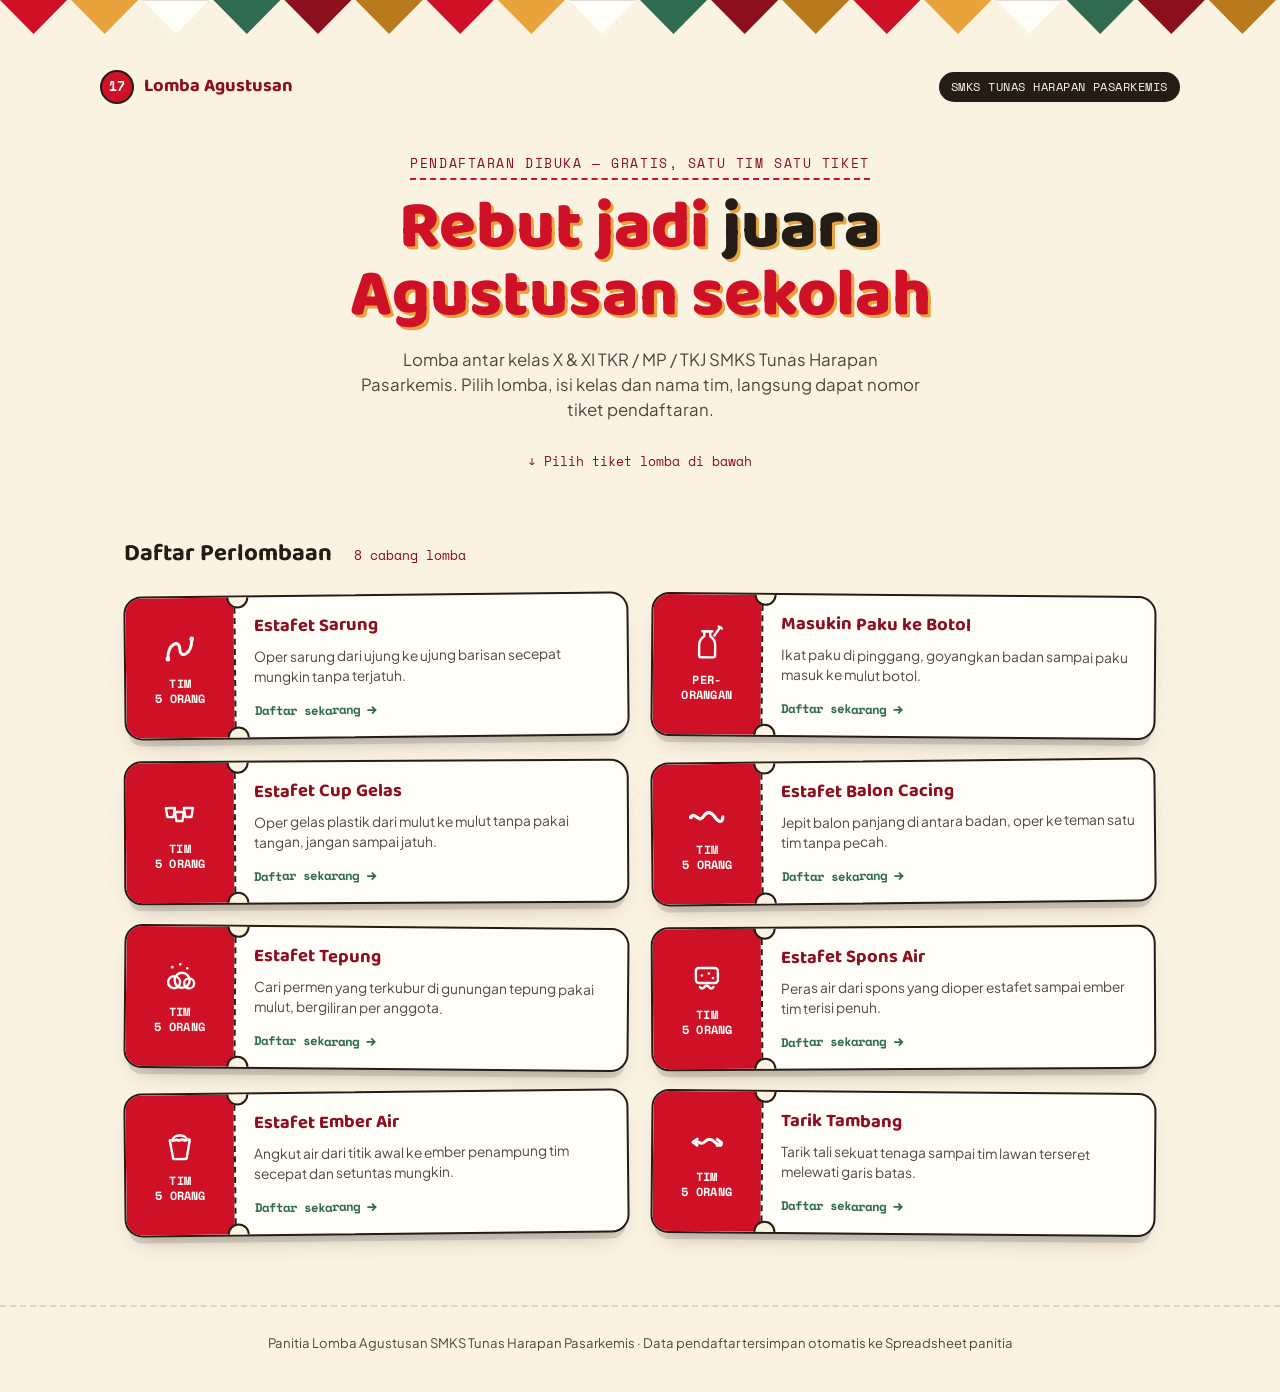
==== index.html @ bbd821c8 "Add files via upload" ====
<!DOCTYPE html>
<html lang="id">
<head>
<meta charset="UTF-8">
<meta name="viewport" content="width=device-width, initial-scale=1.0">
<title>Lomba Agustusan SMKS Tunas Harapan Pasarkemis — Daftar Sekarang</title>
<link rel="stylesheet" href="style.css">
</head>
<body>

  <div class="bunting" aria-hidden="true">
    <span></span><span></span><span></span><span></span><span></span><span></span>
    <span></span><span></span><span></span><span></span><span></span><span></span>
    <span></span><span></span><span></span><span></span><span></span><span></span>
  </div>

  <header class="site-header">
    <div class="wrap brand-row">
      <a href="index.html" class="brand">
        <span class="brand-mark">17</span>
        Lomba Agustusan
      </a>
      <span class="tanggal-badge">SMKS TUNAS HARAPAN PASARKEMIS</span>
    </div>
  </header>

  <section class="hero">
    <div class="wrap">
      <span class="eyebrow">Pendaftaran dibuka — gratis, satu tim satu tiket</span>
      <h1>Rebut jadi <em>juara</em><br>Agustusan sekolah</h1>
      <p class="lede">Lomba antar kelas X &amp; XI TKR / MP / TKJ SMKS Tunas Harapan Pasarkemis. Pilih lomba, isi kelas dan nama tim, langsung dapat nomor tiket pendaftaran.</p>
      <div class="scroll-hint">↓ Pilih tiket lomba di bawah</div>
    </div>
  </section>

  <main class="wrap">
    <div class="section-label">
      <h2>Daftar Perlombaan</h2>
      <span class="count">8 cabang lomba</span>
    </div>

    <div class="grid-lomba">

      <a class="tiket" href="estafet-sarung/index.html">
        <div class="stub">
          <svg class="icon" viewBox="0 0 40 40" fill="none" stroke="currentColor" stroke-width="3" stroke-linecap="round" stroke-linejoin="round" style="color:var(--putih)">
            <path d="M8 30C8 14 20 10 20 20C20 30 32 26 32 10"/>
            <circle cx="8" cy="30" r="2.4" fill="currentColor" stroke="none"/>
            <circle cx="32" cy="10" r="2.4" fill="currentColor" stroke="none"/>
          </svg>
          <span class="jumlah">TIM<br>5 ORANG</span>
        </div>
        <div class="perforasi"></div>
        <div class="info">
          <h3>Estafet Sarung</h3>
          <p>Oper sarung dari ujung ke ujung barisan secepat mungkin tanpa terjatuh.</p>
          <span class="daftar">Daftar sekarang <svg viewBox="0 0 24 24" fill="none" stroke="currentColor" stroke-width="3"><path d="M5 12h14M13 6l6 6-6 6"/></svg></span>
        </div>
      </a>

      <a class="tiket" href="paku-botol/index.html">
        <div class="stub">
          <svg class="icon" viewBox="0 0 40 40" fill="none" stroke="currentColor" stroke-width="2.4" stroke-linecap="round" stroke-linejoin="round" style="color:var(--putih)">
            <path d="M17 6h6v5c3 2 5 5 5 9v10a2 2 0 0 1-2 2H14a2 2 0 0 1-2-2V20c0-4 2-7 5-9V6z"/>
            <line x1="15" y1="6" x2="25" y2="6"/>
            <g transform="rotate(35 30 6)"><line x1="30" y1="1" x2="30" y2="11"/><path d="M28 1h4"/></g>
          </svg>
          <span class="jumlah">PER-<br>ORANGAN</span>
        </div>
        <div class="perforasi"></div>
        <div class="info">
          <h3>Masukin Paku ke Botol</h3>
          <p>Ikat paku di pinggang, goyangkan badan sampai paku masuk ke mulut botol.</p>
          <span class="daftar">Daftar sekarang <svg viewBox="0 0 24 24" fill="none" stroke="currentColor" stroke-width="3"><path d="M5 12h14M13 6l6 6-6 6"/></svg></span>
        </div>
      </a>

      <a class="tiket" href="estafet-cup/index.html">
        <div class="stub">
          <svg class="icon" viewBox="0 0 40 40" fill="none" stroke="currentColor" stroke-width="2.4" stroke-linecap="round" stroke-linejoin="round" style="color:var(--putih)">
            <path d="M6 14h9l-1.5 9h-6L6 14z"/>
            <path d="M15 18h9l-1.5 9h-6L15 18z"/>
            <path d="M24 14h9l-1.5 9h-6L24 14z"/>
          </svg>
          <span class="jumlah">TIM<br>5 ORANG</span>
        </div>
        <div class="perforasi"></div>
        <div class="info">
          <h3>Estafet Cup Gelas</h3>
          <p>Oper gelas plastik dari mulut ke mulut tanpa pakai tangan, jangan sampai jatuh.</p>
          <span class="daftar">Daftar sekarang <svg viewBox="0 0 24 24" fill="none" stroke="currentColor" stroke-width="3"><path d="M5 12h14M13 6l6 6-6 6"/></svg></span>
        </div>
      </a>

      <a class="tiket" href="balon-cacing/index.html">
        <div class="stub">
          <svg class="icon" viewBox="0 0 40 40" fill="none" stroke="currentColor" stroke-width="3.2" stroke-linecap="round" stroke-linejoin="round" style="color:var(--putih)">
            <path d="M4 22c4-6 8 6 12 0s8-6 12 0s8 6 8 0"/>
            <circle cx="4" cy="22" r="2" fill="currentColor" stroke="none"/>
          </svg>
          <span class="jumlah">TIM<br>5 ORANG</span>
        </div>
        <div class="perforasi"></div>
        <div class="info">
          <h3>Estafet Balon Cacing</h3>
          <p>Jepit balon panjang di antara badan, oper ke teman satu tim tanpa pecah.</p>
          <span class="daftar">Daftar sekarang <svg viewBox="0 0 24 24" fill="none" stroke="currentColor" stroke-width="3"><path d="M5 12h14M13 6l6 6-6 6"/></svg></span>
        </div>
      </a>

      <a class="tiket" href="estafet-tepung/index.html">
        <div class="stub">
          <svg class="icon" viewBox="0 0 40 40" fill="none" stroke="currentColor" stroke-width="2.4" stroke-linecap="round" stroke-linejoin="round" style="color:var(--putih)">
            <circle cx="14" cy="25" r="6"/>
            <circle cx="22" cy="23" r="7.5"/>
            <circle cx="29" cy="26" r="5"/>
            <circle cx="12" cy="10" r="1.4" fill="currentColor" stroke="none"/>
            <circle cx="20" cy="7" r="1.4" fill="currentColor" stroke="none"/>
            <circle cx="27" cy="11" r="1.4" fill="currentColor" stroke="none"/>
          </svg>
          <span class="jumlah">TIM<br>5 ORANG</span>
        </div>
        <div class="perforasi"></div>
        <div class="info">
          <h3>Estafet Tepung</h3>
          <p>Cari permen yang terkubur di gunungan tepung pakai mulut, bergiliran per anggota.</p>
          <span class="daftar">Daftar sekarang <svg viewBox="0 0 24 24" fill="none" stroke="currentColor" stroke-width="3"><path d="M5 12h14M13 6l6 6-6 6"/></svg></span>
        </div>
      </a>

      <a class="tiket" href="spons-air/index.html">
        <div class="stub">
          <svg class="icon" viewBox="0 0 40 40" fill="none" stroke="currentColor" stroke-width="2.4" stroke-linecap="round" stroke-linejoin="round" style="color:var(--putih)">
            <rect x="9" y="8" width="22" height="15" rx="3"/>
            <circle cx="15" cy="15.5" r="1.3" fill="currentColor" stroke="none"/>
            <circle cx="22" cy="13.5" r="1.3" fill="currentColor" stroke="none"/>
            <circle cx="26" cy="18" r="1.3" fill="currentColor" stroke="none"/>
            <path d="M13 27c1.5 2 3 2 4.5 0s3-2 4.5 0s3 2 4.5 0"/>
          </svg>
          <span class="jumlah">TIM<br>5 ORANG</span>
        </div>
        <div class="perforasi"></div>
        <div class="info">
          <h3>Estafet Spons Air</h3>
          <p>Peras air dari spons yang dioper estafet sampai ember tim terisi penuh.</p>
          <span class="daftar">Daftar sekarang <svg viewBox="0 0 24 24" fill="none" stroke="currentColor" stroke-width="3"><path d="M5 12h14M13 6l6 6-6 6"/></svg></span>
        </div>
      </a>

      <a class="tiket" href="ember-air/index.html">
        <div class="stub">
          <svg class="icon" viewBox="0 0 40 40" fill="none" stroke="currentColor" stroke-width="2.4" stroke-linecap="round" stroke-linejoin="round" style="color:var(--putih)">
            <path d="M13 14c0-6 14-6 14 0"/>
            <path d="M10 14h20l-3 17a2 2 0 0 1-2 2H15a2 2 0 0 1-2-2L10 14Z"/>
            <path d="M12 14c2 2 4-2 6 0s4-2 6 0s4-2 6 0"/>
          </svg>
          <span class="jumlah">TIM<br>5 ORANG</span>
        </div>
        <div class="perforasi"></div>
        <div class="info">
          <h3>Estafet Ember Air</h3>
          <p>Angkut air dari titik awal ke ember penampung tim secepat dan setuntas mungkin.</p>
          <span class="daftar">Daftar sekarang <svg viewBox="0 0 24 24" fill="none" stroke="currentColor" stroke-width="3"><path d="M5 12h14M13 6l6 6-6 6"/></svg></span>
        </div>
      </a>

      <a class="tiket" href="tarik-tambang/index.html">
        <div class="stub">
          <svg class="icon" viewBox="0 0 40 40" fill="none" stroke="currentColor" stroke-width="3" stroke-linecap="round" stroke-linejoin="round" style="color:var(--putih)">
            <path d="M6 20c4-4 7 4 11 0s7-4 11 0s7 4 6 0"/>
            <path d="M6 20l4-3M6 20l4 3"/>
            <path d="M34 20l-4-3M34 20l-4 3"/>
          </svg>
          <span class="jumlah">TIM<br>5 ORANG</span>
        </div>
        <div class="perforasi"></div>
        <div class="info">
          <h3>Tarik Tambang</h3>
          <p>Tarik tali sekuat tenaga sampai tim lawan terseret melewati garis batas.</p>
          <span class="daftar">Daftar sekarang <svg viewBox="0 0 24 24" fill="none" stroke="currentColor" stroke-width="3"><path d="M5 12h14M13 6l6 6-6 6"/></svg></span>
        </div>
      </a>

    </div>
  </main>

  <footer class="site-footer">
    <div class="wrap">
      Panitia Lomba Agustusan SMKS Tunas Harapan Pasarkemis · Data pendaftar tersimpan otomatis ke Spreadsheet panitia
    </div>
  </footer>

</body>
</html>
---- style.css ----
/* =========================================================
   LOMBA AGUSTUSAN — shared stylesheet
   Palette:
     --merah      #CE1126  (bendera)
     --merah-tua  #8C0F1E
     --krem       #FBF3E2  (kertas dasar)
     --putih      #FFFDF8
     --emas       #E8A33D  (medali / umbul-umbul)
     --hijau      #2F6B4F  (lapangan / status berhasil)
     --tinta      #241C15  (teks)
   Type:
     Display — 'Baloo 2' (bulat, tebal, ceria — gaya spanduk 17-an)
     Body    — 'Plus Jakarta Sans'
     Utility — 'Space Mono' (nomor tiket / badge jumlah peserta)
   ========================================================= */

@import url('https://fonts.googleapis.com/css2?family=Baloo+2:wght@500;600;700;800&family=Plus+Jakarta+Sans:wght@400;500;600;700&family=Space+Mono:wght@400;700&display=swap');

:root{
  --merah: #CE1126;
  --merah-tua: #8C0F1E;
  --krem: #FBF3E2;
  --putih: #FFFDF8;
  --emas: #E8A33D;
  --emas-tua: #B87A1C;
  --hijau: #2F6B4F;
  --tinta: #241C15;
  --tinta-soft: #241C15cc;
  --garis: #241C1524;

  --font-display: 'Baloo 2', system-ui, sans-serif;
  --font-body: 'Plus Jakarta Sans', system-ui, sans-serif;
  --font-mono: 'Space Mono', monospace;

  --radius: 18px;
  --shadow-card: 0 10px 0 -4px var(--garis), 0 14px 24px -14px rgba(36,28,20,0.35);
}

*{ box-sizing: border-box; }

html{ scroll-behavior: smooth; }

body{
  margin: 0;
  background: var(--krem);
  color: var(--tinta);
  font-family: var(--font-body);
  line-height: 1.5;
  -webkit-font-smoothing: antialiased;
}

body::before{
  /* halus tekstur kertas */
  content: "";
  position: fixed;
  inset: 0;
  pointer-events: none;
  z-index: 0;
  opacity: .5;
  background-image:
    radial-gradient(circle at 1px 1px, rgba(36,28,20,0.05) 1px, transparent 0);
  background-size: 22px 22px;
}

a{ color: inherit; }

img, svg{ display:block; max-width:100%; }

.wrap{
  position: relative;
  z-index: 1;
  max-width: 1080px;
  margin: 0 auto;
  padding: 0 24px;
}

/* -------------------- Umbul-umbul (bunting flags) -------------------- */

.bunting{
  display:flex;
  width:100%;
  height: 34px;
  overflow: hidden;
  line-height: 0;
}
.bunting span{
  flex: 1 0 34px;
  height: 34px;
  clip-path: polygon(0 0, 100% 0, 50% 100%);
  margin-right: 4px;
}
.bunting span:nth-child(6n+1){ background: var(--merah); }
.bunting span:nth-child(6n+2){ background: var(--emas); }
.bunting span:nth-child(6n+3){ background: var(--putih); border:1px solid var(--garis); border-bottom:none; }
.bunting span:nth-child(6n+4){ background: var(--hijau); }
.bunting span:nth-child(6n+5){ background: var(--merah-tua); }
.bunting span:nth-child(6n+6){ background: var(--emas-tua); }

/* -------------------- Header -------------------- */

.site-header{
  position: relative;
  z-index: 1;
  padding-top: 18px;
}
.brand-row{
  display:flex;
  align-items:center;
  justify-content:space-between;
  padding: 18px 0 26px;
  flex-wrap: wrap;
  gap: 12px;
}
.brand{
  display:flex;
  align-items:center;
  gap: 10px;
  font-family: var(--font-display);
  font-weight: 700;
  font-size: 1.15rem;
  text-decoration: none;
  color: var(--merah-tua);
}
.brand .brand-mark{
  width: 34px; height:34px;
  border-radius: 50%;
  background: var(--merah);
  display:flex; align-items:center; justify-content:center;
  color: var(--putih);
  font-family: var(--font-mono);
  font-size: .8rem;
  font-weight:700;
  border: 2px solid var(--tinta);
}
.tanggal-badge{
  font-family: var(--font-mono);
  font-size: .78rem;
  background: var(--tinta);
  color: var(--krem);
  padding: 6px 12px;
  border-radius: 999px;
  letter-spacing: .04em;
}

/* -------------------- Hero -------------------- */

.hero{
  position: relative;
  z-index: 1;
  padding: 20px 0 56px;
  text-align:center;
}
.hero .eyebrow{
  font-family: var(--font-mono);
  font-size: .82rem;
  letter-spacing: .12em;
  text-transform: uppercase;
  color: var(--merah-tua);
  display:inline-block;
  margin-bottom: 14px;
  border-bottom: 2px dashed var(--merah);
  padding-bottom: 4px;
}
.hero h1{
  font-family: var(--font-display);
  font-weight: 800;
  font-size: clamp(2.4rem, 6vw, 4.2rem);
  line-height: 1.02;
  margin: 0 0 16px;
  color: var(--merah);
  text-shadow: 3px 3px 0 var(--emas);
}
.hero h1 em{
  font-style: normal;
  color: var(--tinta);
  text-shadow: 3px 3px 0 var(--putih), 3px 3px 0 var(--merah)04;
  text-shadow: 3px 3px 0 var(--emas);
}
.hero p.lede{
  max-width: 560px;
  margin: 0 auto;
  font-size: 1.05rem;
  color: var(--tinta-soft);
}
.hero .scroll-hint{
  margin-top: 30px;
  display:inline-flex;
  align-items:center;
  gap:8px;
  font-family: var(--font-mono);
  font-size: .8rem;
  color: var(--merah-tua);
}

/* -------------------- Section label -------------------- */

.section-label{
  display:flex;
  align-items:baseline;
  gap: 12px;
  margin: 8px 0 22px;
}
.section-label h2{
  font-family: var(--font-display);
  font-size: 1.5rem;
  margin: 0;
  color: var(--tinta);
}
.section-label .count{
  font-family: var(--font-mono);
  font-size: .82rem;
  color: var(--merah-tua);
  background: var(--emas)40;
  padding: 3px 10px;
  border-radius: 999px;
}

/* -------------------- Kartu Tiket Lomba (signature element) -------------------- */

.grid-lomba{
  display:grid;
  grid-template-columns: repeat(2, 1fr);
  gap: 22px;
  padding-bottom: 70px;
  position: relative;
  z-index:1;
}

.tiket{
  display:flex;
  background: var(--putih);
  border: 2px solid var(--tinta);
  border-radius: var(--radius);
  box-shadow: var(--shadow-card);
  text-decoration:none;
  color: var(--tinta);
  overflow: hidden;
  transform: rotate(var(--tilt, 0deg));
  transition: transform .18s ease, box-shadow .18s ease;
}
.tiket:nth-child(3n+1){ --tilt: -0.6deg; }
.tiket:nth-child(3n+2){ --tilt: 0.5deg; }
.tiket:nth-child(3n+3){ --tilt: -0.3deg; }

.tiket:hover{
  transform: rotate(0deg) translateY(-4px);
  box-shadow: 0 14px 0 -4px var(--garis), 0 22px 30px -14px rgba(36,28,20,0.4);
}

.tiket .stub{
  flex: 0 0 108px;
  background: var(--merah);
  color: var(--putih);
  display:flex;
  flex-direction: column;
  align-items:center;
  justify-content:center;
  gap: 8px;
  padding: 14px 8px;
  position: relative;
}
.tiket .stub .icon{
  width: 40px; height: 40px;
}
.tiket .stub .jumlah{
  font-family: var(--font-mono);
  font-weight: 700;
  font-size: .74rem;
  text-align:center;
  letter-spacing: .02em;
  line-height: 1.25;
}
/* garis putus-putus tiket + lubang sobekan */
.tiket .perforasi{
  flex: 0 0 0;
  position: relative;
  border-left: 2px dashed var(--tinta);
}
.tiket .perforasi::before,
.tiket .perforasi::after{
  content:"";
  position:absolute;
  left: -9px;
  width: 18px; height: 18px;
  background: var(--krem);
  border: 2px solid var(--tinta);
  border-radius: 50%;
}
.tiket .perforasi::before{ top: -11px; }
.tiket .perforasi::after{ bottom: -11px; }

.tiket .info{
  flex: 1;
  padding: 16px 18px;
  display:flex;
  flex-direction:column;
  gap: 6px;
  justify-content:center;
}
.tiket .info h3{
  font-family: var(--font-display);
  font-size: 1.15rem;
  margin: 0;
  color: var(--merah-tua);
}
.tiket .info p{
  margin: 0;
  font-size: .86rem;
  color: var(--tinta-soft);
}
.tiket .info .daftar{
  margin-top: 8px;
  font-family: var(--font-mono);
  font-size: .78rem;
  font-weight: 700;
  color: var(--hijau);
  display:inline-flex;
  align-items:center;
  gap: 5px;
}
.tiket .info .daftar svg{ width: 14px; height: 14px; }

@media (max-width: 720px){
  .grid-lomba{ grid-template-columns: 1fr; }
}

/* -------------------- Footer -------------------- */

.site-footer{
  position: relative;
  z-index: 1;
  border-top: 2px dashed var(--garis);
  padding: 26px 0 40px;
  text-align:center;
  font-size: .82rem;
  color: var(--tinta-soft);
}

/* =========================================================
   HALAMAN PENDAFTARAN
   ========================================================= */

.form-page{
  max-width: 640px;
  margin: 0 auto;
  padding: 30px 24px 80px;
  position: relative;
  z-index: 1;
}

.back-link{
  display:inline-flex;
  align-items:center;
  gap: 6px;
  font-family: var(--font-mono);
  font-size: .8rem;
  color: var(--merah-tua);
  text-decoration:none;
  margin-bottom: 22px;
}
.back-link svg{ width: 14px; height:14px; }

.form-card{
  background: var(--putih);
  border: 2px solid var(--tinta);
  border-radius: var(--radius);
  box-shadow: var(--shadow-card);
  overflow: hidden;
}

.form-card .kop{
  background: var(--merah);
  color: var(--putih);
  padding: 26px 26px 22px;
  position: relative;
}
.form-card .kop .icon-besar{
  width: 52px; height: 52px;
  margin-bottom: 10px;
}
.form-card .kop .eyebrow{
  font-family: var(--font-mono);
  font-size: .74rem;
  letter-spacing: .1em;
  text-transform: uppercase;
  opacity: .85;
}
.form-card .kop h1{
  font-family: var(--font-display);
  font-size: clamp(1.5rem, 4vw, 2rem);
  margin: 4px 0 10px;
}
.form-card .kop .meta{
  display:flex;
  gap: 10px;
  flex-wrap: wrap;
}
.form-card .kop .meta span{
  font-family: var(--font-mono);
  font-size: .74rem;
  background: rgba(255,255,255,0.16);
  border: 1px solid rgba(255,255,255,0.4);
  padding: 4px 10px;
  border-radius: 999px;
}

.form-card .kop .cara-main{
  margin: 14px 0 0;
  font-size: .88rem;
  color: var(--putih);
  opacity: .92;
  max-width: 46ch;
}

.hint-box{
  margin: 16px 26px 0;
  background: var(--emas)26;
  border: 1.5px dashed var(--emas-tua);
  border-radius: 12px;
  padding: 12px 14px;
  font-size: .84rem;
  color: var(--merah-tua);
  display:flex;
  gap: 10px;
  align-items:flex-start;
}
.hint-box svg{ flex:0 0 18px; width:18px; height:18px; margin-top:1px; }

form.pendaftaran{
  padding: 24px 26px 30px;
  display:flex;
  flex-direction:column;
  gap: 18px;
}

.field label{
  display:block;
  font-size: .84rem;
  font-weight: 600;
  margin-bottom: 6px;
  color: var(--tinta);
}
.field .ket{
  font-weight: 400;
  color: var(--tinta-soft);
  font-size: .78rem;
}
.field input[type="text"],
.field input[type="tel"],
.field select{
  width: 100%;
  padding: 11px 13px;
  border: 1.5px solid var(--garis);
  border-radius: 10px;
  font-family: var(--font-body);
  font-size: .92rem;
  background: var(--krem);
  color: var(--tinta);
}
.field select{
  appearance: none;
  -webkit-appearance: none;
  background-image: url("data:image/svg+xml;utf8,<svg xmlns='http://www.w3.org/2000/svg' viewBox='0 0 24 24' fill='none' stroke='%23241C15' stroke-width='3'><path d='M5 9l7 7 7-7'/></svg>");
  background-repeat: no-repeat;
  background-position: right 13px center;
  background-size: 15px;
  padding-right: 36px;
}
.field input:focus,
.field select:focus{
  outline: none;
  border-color: var(--merah);
  box-shadow: 0 0 0 3px #CE112626;
}

.anggota-list{
  display:flex;
  flex-direction:column;
  gap: 10px;
}
.anggota-item{
  display:flex;
  align-items:center;
  gap: 10px;
}
.anggota-item .nomor{
  flex: 0 0 26px;
  height: 26px;
  border-radius: 50%;
  background: var(--tinta);
  color: var(--krem);
  font-family: var(--font-mono);
  font-size: .72rem;
  display:flex;
  align-items:center;
  justify-content:center;
}
.anggota-item input[type="text"]{ flex: 1; }
.anggota-item .besar-toggle{
  flex: 0 0 auto;
  display:flex;
  align-items:center;
  gap: 5px;
  font-size: .72rem;
  color: var(--tinta-soft);
  font-family: var(--font-mono);
  white-space: nowrap;
}

#peringatan-besar{
  font-size: .8rem;
  font-family: var(--font-mono);
  color: var(--merah-tua);
  display:none;
}
#peringatan-besar.show{ display:block; }

.submit-btn{
  margin-top: 6px;
  border: 2px solid var(--tinta);
  background: var(--hijau);
  color: var(--putih);
  font-family: var(--font-display);
  font-weight: 700;
  font-size: 1rem;
  padding: 13px 20px;
  border-radius: 12px;
  cursor: pointer;
  box-shadow: 0 5px 0 var(--tinta);
  transition: transform .1s ease, box-shadow .1s ease;
}
.submit-btn:hover{ transform: translateY(2px); box-shadow: 0 3px 0 var(--tinta); }
.submit-btn:active{ transform: translateY(5px); box-shadow: 0 0 0 var(--tinta); }
.submit-btn:disabled{ opacity: .6; cursor: progress; }

.form-msg{
  font-size: .84rem;
  font-family: var(--font-mono);
  padding: 10px 12px;
  border-radius: 10px;
  display:none;
}
.form-msg.show{ display:block; }
.form-msg.error{ background:#CE112618; color: var(--merah-tua); border: 1px solid #CE112640; }

.sukses{
  padding: 40px 26px 46px;
  text-align:center;
  display:none;
}
.sukses.show{ display:block; }
.sukses .stempel{
  width: 76px; height: 76px;
  margin: 0 auto 16px;
  border-radius: 50%;
  border: 3px solid var(--hijau);
  color: var(--hijau);
  display:flex; align-items:center; justify-content:center;
  transform: rotate(-8deg);
}
.sukses h2{
  font-family: var(--font-display);
  color: var(--hijau);
  margin: 0 0 8px;
}
.sukses p{ color: var(--tinta-soft); margin: 0 0 20px; }
.sukses .kode-tiket{
  display:inline-block;
  font-family: var(--font-mono);
  background: var(--tinta);
  color: var(--krem);
  padding: 8px 16px;
  border-radius: 999px;
  font-size: .82rem;
  margin-bottom: 20px;
}
.sukses a.kembali{
  display:inline-block;
  font-family: var(--font-mono);
  font-size: .84rem;
  color: var(--merah-tua);
  text-decoration: underline;
}
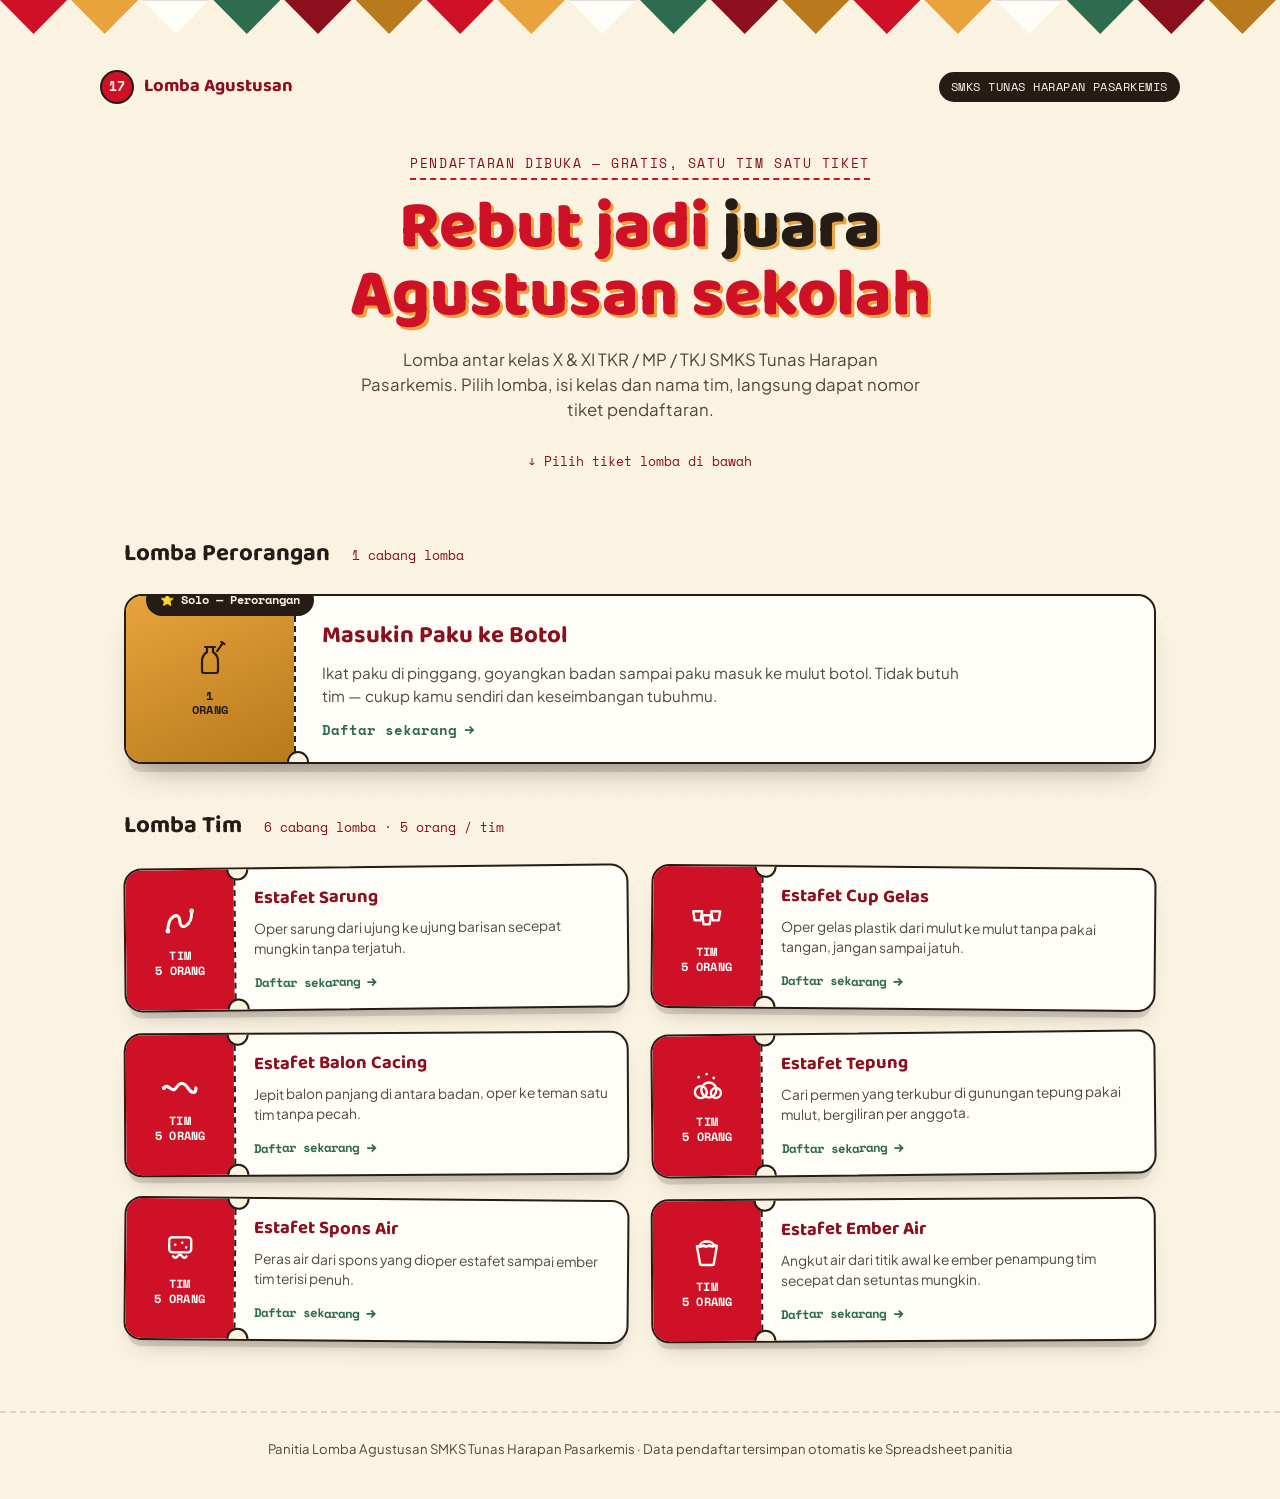
==== commit c10acf0d: "Update index.html" ====
--- a/index.html
+++ b/index.html
@@ -34,14 +34,38 @@
   </section>
 
   <main class="wrap">
+
     <div class="section-label">
-      <h2>Daftar Perlombaan</h2>
-      <span class="count">8 cabang lomba</span>
+      <h2>Lomba Perorangan</h2>
+      <span class="count">1 cabang lomba</span>
+    </div>
+
+    <a class="tiket tiket-featured" href="paku botol/index.html">
+      <span class="pita-solo">⭐ Solo — Perorangan</span>
+      <div class="stub stub-emas">
+        <svg class="icon icon-lg" viewBox="0 0 40 40" fill="none" stroke="currentColor" stroke-width="2.2" stroke-linecap="round" stroke-linejoin="round" style="color:var(--tinta)">
+          <path d="M17 6h6v5c3 2 5 5 5 9v10a2 2 0 0 1-2 2H14a2 2 0 0 1-2-2V20c0-4 2-7 5-9V6z"/>
+          <line x1="15" y1="6" x2="25" y2="6"/>
+          <g transform="rotate(35 30 6)"><line x1="30" y1="1" x2="30" y2="11"/><path d="M28 1h4"/></g>
+        </svg>
+        <span class="jumlah jumlah-emas">1<br>ORANG</span>
+      </div>
+      <div class="perforasi perforasi-emas"></div>
+      <div class="info info-featured">
+        <h3>Masukin Paku ke Botol</h3>
+        <p>Ikat paku di pinggang, goyangkan badan sampai paku masuk ke mulut botol. Tidak butuh tim — cukup kamu sendiri dan keseimbangan tubuhmu.</p>
+        <span class="daftar">Daftar sekarang <svg viewBox="0 0 24 24" fill="none" stroke="currentColor" stroke-width="3"><path d="M5 12h14M13 6l6 6-6 6"/></svg></span>
+      </div>
+    </a>
+
+    <div class="section-label" style="margin-top:44px">
+      <h2>Lomba Tim</h2>
+      <span class="count">6 cabang lomba · 5 orang / tim</span>
     </div>
 
     <div class="grid-lomba">
 
-      <a class="tiket" href="estafet-sarung/index.html">
+      <a class="tiket" href="estafet sarung/index.html">
         <div class="stub">
           <svg class="icon" viewBox="0 0 40 40" fill="none" stroke="currentColor" stroke-width="3" stroke-linecap="round" stroke-linejoin="round" style="color:var(--putih)">
             <path d="M8 30C8 14 20 10 20 20C20 30 32 26 32 10"/>
@@ -58,24 +82,7 @@
         </div>
       </a>
 
-      <a class="tiket" href="paku-botol/index.html">
-        <div class="stub">
-          <svg class="icon" viewBox="0 0 40 40" fill="none" stroke="currentColor" stroke-width="2.4" stroke-linecap="round" stroke-linejoin="round" style="color:var(--putih)">
-            <path d="M17 6h6v5c3 2 5 5 5 9v10a2 2 0 0 1-2 2H14a2 2 0 0 1-2-2V20c0-4 2-7 5-9V6z"/>
-            <line x1="15" y1="6" x2="25" y2="6"/>
-            <g transform="rotate(35 30 6)"><line x1="30" y1="1" x2="30" y2="11"/><path d="M28 1h4"/></g>
-          </svg>
-          <span class="jumlah">PER-<br>ORANGAN</span>
-        </div>
-        <div class="perforasi"></div>
-        <div class="info">
-          <h3>Masukin Paku ke Botol</h3>
-          <p>Ikat paku di pinggang, goyangkan badan sampai paku masuk ke mulut botol.</p>
-          <span class="daftar">Daftar sekarang <svg viewBox="0 0 24 24" fill="none" stroke="currentColor" stroke-width="3"><path d="M5 12h14M13 6l6 6-6 6"/></svg></span>
-        </div>
-      </a>
-
-      <a class="tiket" href="estafet-cup/index.html">
+      <a class="tiket" href="estafet cup/index.html">
         <div class="stub">
           <svg class="icon" viewBox="0 0 40 40" fill="none" stroke="currentColor" stroke-width="2.4" stroke-linecap="round" stroke-linejoin="round" style="color:var(--putih)">
             <path d="M6 14h9l-1.5 9h-6L6 14z"/>
@@ -92,7 +99,7 @@
         </div>
       </a>
 
-      <a class="tiket" href="balon-cacing/index.html">
+      <a class="tiket" href="balon cacing/index.html">
         <div class="stub">
           <svg class="icon" viewBox="0 0 40 40" fill="none" stroke="currentColor" stroke-width="3.2" stroke-linecap="round" stroke-linejoin="round" style="color:var(--putih)">
             <path d="M4 22c4-6 8 6 12 0s8-6 12 0s8 6 8 0"/>
@@ -108,7 +115,7 @@
         </div>
       </a>
 
-      <a class="tiket" href="estafet-tepung/index.html">
+      <a class="tiket" href="estafet tepung/index.html">
         <div class="stub">
           <svg class="icon" viewBox="0 0 40 40" fill="none" stroke="currentColor" stroke-width="2.4" stroke-linecap="round" stroke-linejoin="round" style="color:var(--putih)">
             <circle cx="14" cy="25" r="6"/>
@@ -128,7 +135,7 @@
         </div>
       </a>
 
-      <a class="tiket" href="spons-air/index.html">
+      <a class="tiket" href="spons air/index.html">
         <div class="stub">
           <svg class="icon" viewBox="0 0 40 40" fill="none" stroke="currentColor" stroke-width="2.4" stroke-linecap="round" stroke-linejoin="round" style="color:var(--putih)">
             <rect x="9" y="8" width="22" height="15" rx="3"/>
@@ -147,7 +154,7 @@
         </div>
       </a>
 
-      <a class="tiket" href="ember-air/index.html">
+      <a class="tiket" href="ember air/index.html">
         <div class="stub">
           <svg class="icon" viewBox="0 0 40 40" fill="none" stroke="currentColor" stroke-width="2.4" stroke-linecap="round" stroke-linejoin="round" style="color:var(--putih)">
             <path d="M13 14c0-6 14-6 14 0"/>
@@ -164,23 +171,6 @@
         </div>
       </a>
 
-      <a class="tiket" href="tarik-tambang/index.html">
-        <div class="stub">
-          <svg class="icon" viewBox="0 0 40 40" fill="none" stroke="currentColor" stroke-width="3" stroke-linecap="round" stroke-linejoin="round" style="color:var(--putih)">
-            <path d="M6 20c4-4 7 4 11 0s7-4 11 0s7 4 6 0"/>
-            <path d="M6 20l4-3M6 20l4 3"/>
-            <path d="M34 20l-4-3M34 20l-4 3"/>
-          </svg>
-          <span class="jumlah">TIM<br>5 ORANG</span>
-        </div>
-        <div class="perforasi"></div>
-        <div class="info">
-          <h3>Tarik Tambang</h3>
-          <p>Tarik tali sekuat tenaga sampai tim lawan terseret melewati garis batas.</p>
-          <span class="daftar">Daftar sekarang <svg viewBox="0 0 24 24" fill="none" stroke="currentColor" stroke-width="3"><path d="M5 12h14M13 6l6 6-6 6"/></svg></span>
-        </div>
-      </a>
-
     </div>
   </main>
 
@@ -190,5 +180,11 @@
     </div>
   </footer>
 
+  <!-- overlay animasi sobek tiket, diisi & dikendalikan oleh animasi-tiket.js -->
+  <div class="sobek-overlay" id="sobek-overlay" aria-hidden="true">
+    <div class="sobek-backdrop" id="sobek-backdrop"></div>
+  </div>
+
+  <script src="animasi-tiket.js"></script>
 </body>
 </html>
--- a/style.css
+++ b/style.css
@@ -324,6 +324,150 @@
   .grid-lomba{ grid-template-columns: 1fr; }
 }
 
+/* -------------------- Tiket Featured (Lomba Perorangan) -------------------- */
+
+.tiket-featured{
+  display:flex;
+  position: relative;
+  margin-bottom: 4px;
+  border-width: 2.5px;
+  transform: none !important;
+  box-shadow: 0 12px 0 -4px var(--garis), 0 20px 30px -16px rgba(36,28,20,0.4);
+}
+.tiket-featured:hover{
+  transform: translateY(-4px) !important;
+}
+.tiket-featured .stub-emas{
+  flex: 0 0 168px;
+  background: linear-gradient(155deg, var(--emas), var(--emas-tua));
+}
+.tiket-featured .icon-lg{
+  width: 58px; height: 58px;
+}
+.tiket-featured .jumlah-emas{
+  font-size: .92rem;
+  color: var(--tinta);
+}
+.tiket-featured .perforasi-emas::before,
+.tiket-featured .perforasi-emas::after{
+  background: var(--krem);
+}
+.tiket-featured .info-featured{
+  padding: 22px 26px;
+  justify-content:center;
+  gap: 8px;
+}
+.tiket-featured .info-featured h3{
+  font-size: 1.5rem;
+}
+.tiket-featured .info-featured p{
+  font-size: .95rem;
+  max-width: 60ch;
+}
+.tiket-featured .info-featured .daftar{
+  font-size: .85rem;
+  margin-top: 4px;
+}
+.pita-solo{
+  position:absolute;
+  top: -12px;
+  left: 20px;
+  background: var(--tinta);
+  color: var(--krem);
+  font-family: var(--font-mono);
+  font-size: .72rem;
+  font-weight:700;
+  padding: 5px 12px;
+  border-radius: 999px;
+  border: 2px solid var(--tinta);
+  z-index: 2;
+}
+
+@media (max-width: 640px){
+  .tiket-featured{ flex-direction: column; }
+  .tiket-featured .stub-emas{ flex-basis: auto; flex-direction: row; padding: 16px; }
+  .tiket-featured .perforasi-emas{
+    border-left: none;
+    border-top: 2px dashed var(--tinta);
+    width: 100%;
+    height: 0;
+  }
+  .tiket-featured .perforasi-emas::before,
+  .tiket-featured .perforasi-emas::after{
+    left: 50%;
+    top: -9px;
+    transform: translateX(-50%);
+  }
+  .tiket-featured .perforasi-emas::after{ left: auto; right: -9px; top:-9px; transform:none; }
+}
+
+/* =========================================================
+   ANIMASI SOBEK TIKET — diputar sesaat sebelum pindah ke
+   halaman pendaftaran (lihat animasi-tiket.js)
+   ========================================================= */
+
+.sobek-overlay{
+  position: fixed;
+  inset: 0;
+  z-index: 9999;
+  pointer-events: none;
+  overflow: hidden;
+}
+.sobek-backdrop{
+  position:absolute;
+  inset:0;
+  background: var(--tinta);
+  opacity: 0;
+  transition: opacity .35s ease;
+}
+.sobek-backdrop.show{ opacity: .6; }
+
+.sobek-clone{
+  position: fixed;
+  z-index: 2;
+  border-radius: var(--radius);
+  box-shadow: var(--shadow-card);
+  transition: top .4s cubic-bezier(.22,.8,.28,1), left .4s cubic-bezier(.22,.8,.28,1),
+              width .4s cubic-bezier(.22,.8,.28,1), height .4s cubic-bezier(.22,.8,.28,1),
+              transform .4s cubic-bezier(.22,.8,.28,1);
+}
+.sobek-clone .stub, .sobek-clone .stub-emas{ transition: clip-path .7s ease, transform .7s cubic-bezier(.5,-0.2,.6,1.2), opacity .7s ease .3s; }
+.sobek-clone .info, .sobek-clone .info-featured{ transition: clip-path .7s ease, transform .7s cubic-bezier(.5,-0.2,.6,1.2), opacity .7s ease .3s; }
+.sobek-clone .perforasi, .sobek-clone .perforasi-emas{ transition: opacity .2s ease; }
+
+/* keadaan awal (utuh) vs robek — clip-path titik sama persis supaya bisa dianimasikan mulus */
+.sobek-clone .stub, .sobek-clone .stub-emas{
+  clip-path: polygon(0% 0%,100% 0%,100% 10%,100% 20%,100% 30%,100% 40%,100% 50%,100% 60%,100% 70%,100% 80%,100% 90%,100% 100%,0% 100%);
+}
+.sobek-clone .info, .sobek-clone .info-featured{
+  clip-path: polygon(0% 0%,0% 10%,0% 20%,0% 30%,0% 40%,0% 50%,0% 60%,0% 70%,0% 80%,0% 90%,0% 100%,100% 100%,100% 0%);
+}
+.sobek-clone.robek .stub, .sobek-clone.robek .stub-emas{
+  clip-path: polygon(0% 0%,92% 0%,100% 9%,86% 19%,100% 29%,84% 39%,100% 50%,85% 61%,100% 71%,86% 81%,100% 91%,92% 100%,0% 100%);
+  transform: translate(-46px,-14px) rotate(-13deg);
+  opacity: 0;
+}
+.sobek-clone.robek .info, .sobek-clone.robek .info-featured{
+  clip-path: polygon(0% 0%,8% 9%,0% 19%,10% 29%,0% 39%,9% 50%,0% 61%,10% 71%,0% 81%,9% 91%,0% 100%,100% 100%,100% 0%);
+  transform: translate(52px,18px) rotate(11deg);
+  opacity: 0;
+}
+.sobek-clone.robek .perforasi, .sobek-clone.robek .perforasi-emas{ opacity: 0; }
+
+.sobrek-bit{
+  position: fixed;
+  z-index: 3;
+  border-radius: 2px;
+  opacity: 0;
+}
+.sobrek-bit.fly{
+  animation: sobrek-fly .8s ease-out forwards;
+}
+@keyframes sobrek-fly{
+  0%   { opacity: 1; transform: translate(0,0) rotate(0deg); }
+  100% { opacity: 0; transform: translate(var(--dx), var(--dy)) rotate(var(--rot)); }
+}
+
 /* -------------------- Footer -------------------- */
 
 .site-footer{
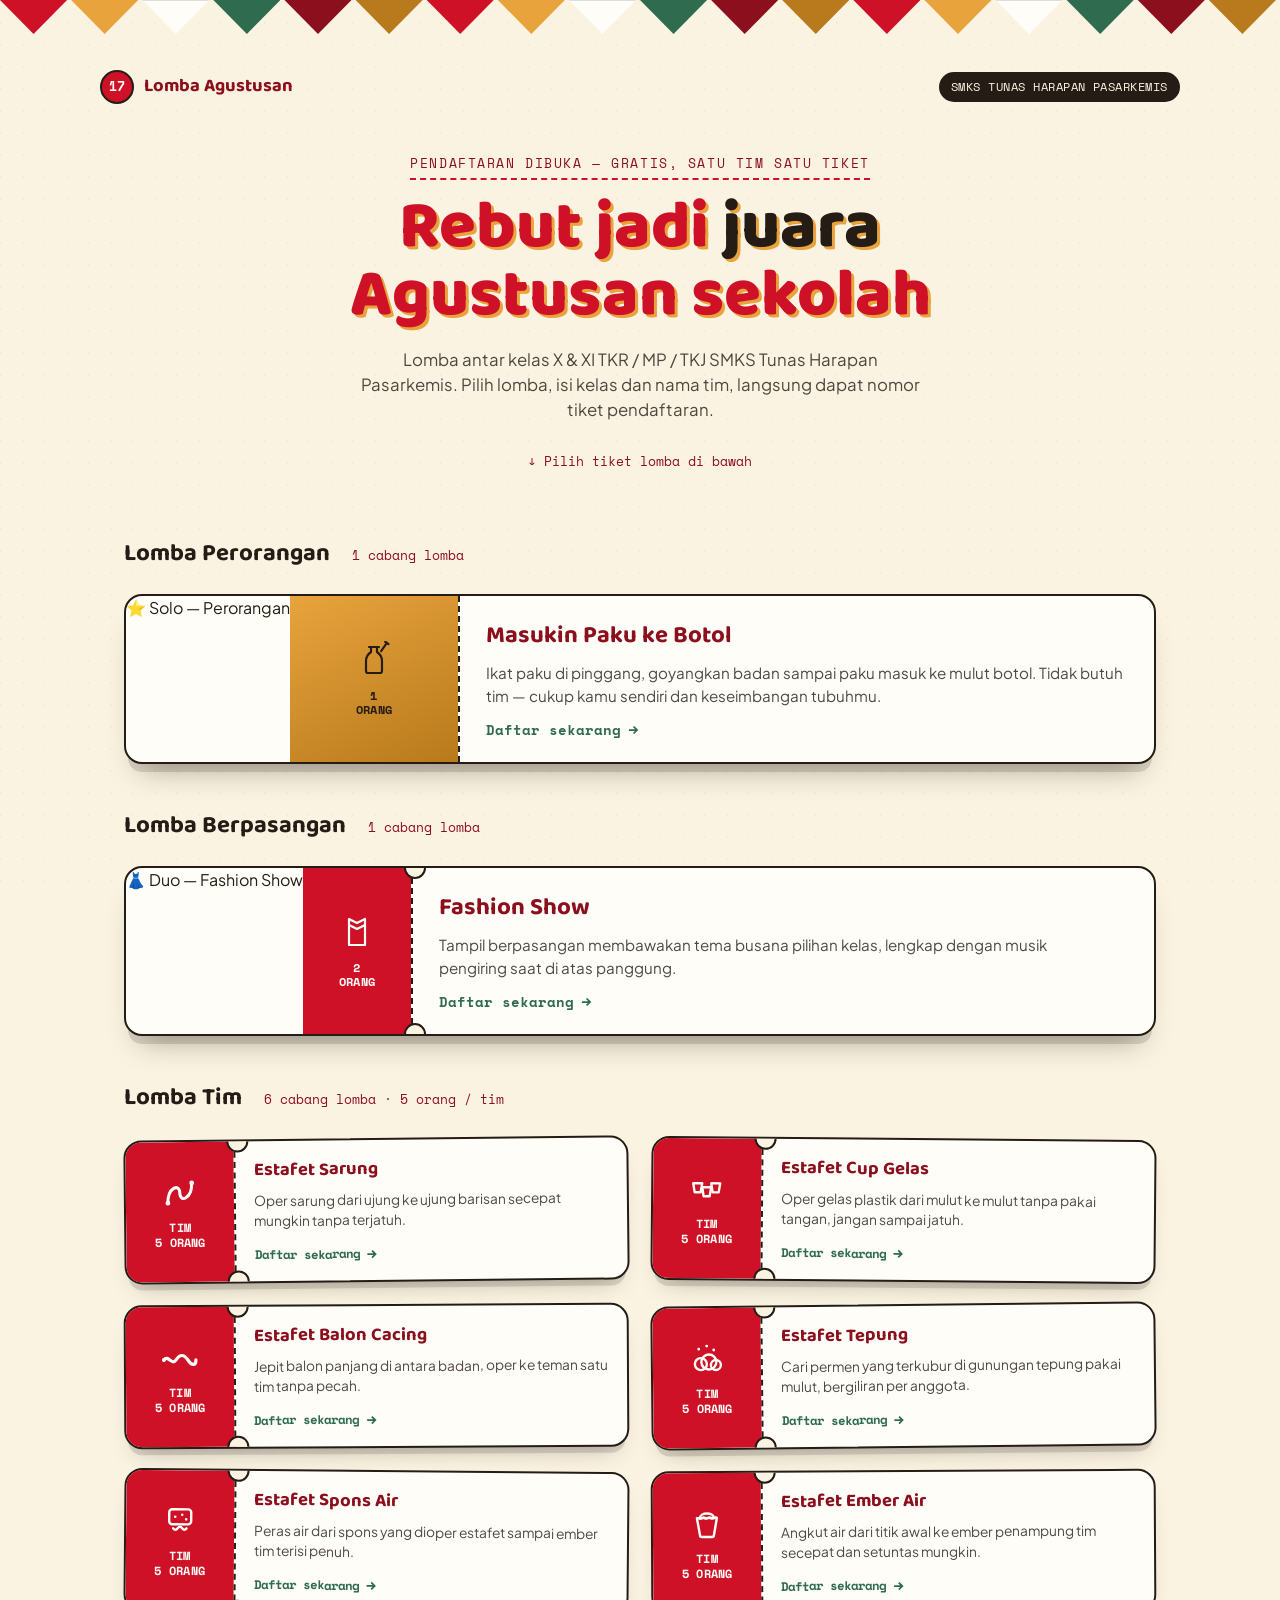
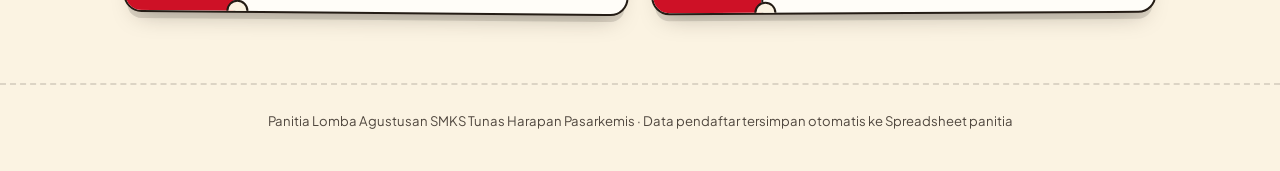
==== commit 6226648c: "Update competition sections and add Fashion Show" ====
--- a/index.html
+++ b/index.html
@@ -40,8 +40,8 @@
       <span class="count">1 cabang lomba</span>
     </div>
 
-    <a class="tiket tiket-featured" href="paku botol/index.html">
-      <span class="pita-solo">⭐ Solo — Perorangan</span>
+    <a class="tiket tiket-featured" href="paku-botol/index.html">
+      <span class="pita-fitur pita-emas">⭐ Solo — Perorangan</span>
       <div class="stub stub-emas">
         <svg class="icon icon-lg" viewBox="0 0 40 40" fill="none" stroke="currentColor" stroke-width="2.2" stroke-linecap="round" stroke-linejoin="round" style="color:var(--tinta)">
           <path d="M17 6h6v5c3 2 5 5 5 9v10a2 2 0 0 1-2 2H14a2 2 0 0 1-2-2V20c0-4 2-7 5-9V6z"/>
@@ -59,13 +59,36 @@
     </a>
 
     <div class="section-label" style="margin-top:44px">
+      <h2>Lomba Berpasangan</h2>
+      <span class="count">1 cabang lomba</span>
+    </div>
+
+    <a class="tiket tiket-featured" href="fashion-show/index.html">
+      <span class="pita-fitur pita-hijau">👗 Duo — Fashion Show</span>
+      <div class="stub stub-hijau">
+        <svg class="icon icon-lg" viewBox="0 0 40 40" fill="none" stroke="currentColor" stroke-width="2.2" stroke-linecap="round" stroke-linejoin="round" style="color:var(--putih)">
+          <path d="M12 6l8 4 8-4v6l-8 4-8-4V6z"/>
+          <path d="M12 12v20M28 12v20"/>
+          <path d="M12 32h16"/>
+        </svg>
+        <span class="jumlah jumlah-hijau">2<br>ORANG</span>
+      </div>
+      <div class="perforasi perforasi-hijau"></div>
+      <div class="info info-featured">
+        <h3>Fashion Show</h3>
+        <p>Tampil berpasangan membawakan tema busana pilihan kelas, lengkap dengan musik pengiring saat di atas panggung.</p>
+        <span class="daftar">Daftar sekarang <svg viewBox="0 0 24 24" fill="none" stroke="currentColor" stroke-width="3"><path d="M5 12h14M13 6l6 6-6 6"/></svg></span>
+      </div>
+    </a>
+
+    <div class="section-label" style="margin-top:44px">
       <h2>Lomba Tim</h2>
       <span class="count">6 cabang lomba · 5 orang / tim</span>
     </div>
 
     <div class="grid-lomba">
 
-      <a class="tiket" href="estafet sarung/index.html">
+      <a class="tiket" href="estafet-sarung/index.html">
         <div class="stub">
           <svg class="icon" viewBox="0 0 40 40" fill="none" stroke="currentColor" stroke-width="3" stroke-linecap="round" stroke-linejoin="round" style="color:var(--putih)">
             <path d="M8 30C8 14 20 10 20 20C20 30 32 26 32 10"/>
@@ -82,7 +105,7 @@
         </div>
       </a>
 
-      <a class="tiket" href="estafet cup/index.html">
+      <a class="tiket" href="estafet-cup/index.html">
         <div class="stub">
           <svg class="icon" viewBox="0 0 40 40" fill="none" stroke="currentColor" stroke-width="2.4" stroke-linecap="round" stroke-linejoin="round" style="color:var(--putih)">
             <path d="M6 14h9l-1.5 9h-6L6 14z"/>
@@ -99,7 +122,7 @@
         </div>
       </a>
 
-      <a class="tiket" href="balon cacing/index.html">
+      <a class="tiket" href="balon-cacing/index.html">
         <div class="stub">
           <svg class="icon" viewBox="0 0 40 40" fill="none" stroke="currentColor" stroke-width="3.2" stroke-linecap="round" stroke-linejoin="round" style="color:var(--putih)">
             <path d="M4 22c4-6 8 6 12 0s8-6 12 0s8 6 8 0"/>
@@ -115,7 +138,7 @@
         </div>
       </a>
 
-      <a class="tiket" href="estafet tepung/index.html">
+      <a class="tiket" href="estafet-tepung/index.html">
         <div class="stub">
           <svg class="icon" viewBox="0 0 40 40" fill="none" stroke="currentColor" stroke-width="2.4" stroke-linecap="round" stroke-linejoin="round" style="color:var(--putih)">
             <circle cx="14" cy="25" r="6"/>
@@ -135,7 +158,7 @@
         </div>
       </a>
 
-      <a class="tiket" href="spons air/index.html">
+      <a class="tiket" href="spons-air/index.html">
         <div class="stub">
           <svg class="icon" viewBox="0 0 40 40" fill="none" stroke="currentColor" stroke-width="2.4" stroke-linecap="round" stroke-linejoin="round" style="color:var(--putih)">
             <rect x="9" y="8" width="22" height="15" rx="3"/>
@@ -154,7 +177,7 @@
         </div>
       </a>
 
-      <a class="tiket" href="ember air/index.html">
+      <a class="tiket" href="ember-air/index.html">
         <div class="stub">
           <svg class="icon" viewBox="0 0 40 40" fill="none" stroke="currentColor" stroke-width="2.4" stroke-linecap="round" stroke-linejoin="round" style="color:var(--putih)">
             <path d="M13 14c0-6 14-6 14 0"/>
@@ -180,11 +203,5 @@
     </div>
   </footer>
 
-  <!-- overlay animasi sobek tiket, diisi & dikendalikan oleh animasi-tiket.js -->
-  <div class="sobek-overlay" id="sobek-overlay" aria-hidden="true">
-    <div class="sobek-backdrop" id="sobek-backdrop"></div>
-  </div>
-
-  <script src="animasi-tiket.js"></script>
 </body>
 </html>
--- a/style.css
+++ b/style.css
@@ -350,7 +350,7 @@
 }
 .tiket-featured .perforasi-emas::before,
 .tiket-featured .perforasi-emas::after{
-  background: var(--krem);
+  display: none;
 }
 .tiket-featured .info-featured{
   padding: 22px 26px;
@@ -368,17 +368,20 @@
   font-size: .85rem;
   margin-top: 4px;
 }
-.pita-solo{
-  position:absolute;
-  top: -12px;
-  left: 20px;
+.pita-solo {
+  position: absolute;
+  top: -3px;
+  left: 0px;
   background: var(--tinta);
   color: var(--krem);
   font-family: var(--font-mono);
   font-size: .72rem;
-  font-weight:700;
+  font-weight: 700;
   padding: 5px 12px;
-  border-radius: 999px;
+  
+  /* Ini kuncinya: 0 (kiri atas) 0 (kanan atas) 0 (kanan bawah) 999px (kiri bawah) */
+  border-radius: 0 0 999 999px; 
+  
   border: 2px solid var(--tinta);
   z-index: 2;
 }
@@ -401,73 +404,6 @@
   .tiket-featured .perforasi-emas::after{ left: auto; right: -9px; top:-9px; transform:none; }
 }
 
-/* =========================================================
-   ANIMASI SOBEK TIKET — diputar sesaat sebelum pindah ke
-   halaman pendaftaran (lihat animasi-tiket.js)
-   ========================================================= */
-
-.sobek-overlay{
-  position: fixed;
-  inset: 0;
-  z-index: 9999;
-  pointer-events: none;
-  overflow: hidden;
-}
-.sobek-backdrop{
-  position:absolute;
-  inset:0;
-  background: var(--tinta);
-  opacity: 0;
-  transition: opacity .35s ease;
-}
-.sobek-backdrop.show{ opacity: .6; }
-
-.sobek-clone{
-  position: fixed;
-  z-index: 2;
-  border-radius: var(--radius);
-  box-shadow: var(--shadow-card);
-  transition: top .4s cubic-bezier(.22,.8,.28,1), left .4s cubic-bezier(.22,.8,.28,1),
-              width .4s cubic-bezier(.22,.8,.28,1), height .4s cubic-bezier(.22,.8,.28,1),
-              transform .4s cubic-bezier(.22,.8,.28,1);
-}
-.sobek-clone .stub, .sobek-clone .stub-emas{ transition: clip-path .7s ease, transform .7s cubic-bezier(.5,-0.2,.6,1.2), opacity .7s ease .3s; }
-.sobek-clone .info, .sobek-clone .info-featured{ transition: clip-path .7s ease, transform .7s cubic-bezier(.5,-0.2,.6,1.2), opacity .7s ease .3s; }
-.sobek-clone .perforasi, .sobek-clone .perforasi-emas{ transition: opacity .2s ease; }
-
-/* keadaan awal (utuh) vs robek — clip-path titik sama persis supaya bisa dianimasikan mulus */
-.sobek-clone .stub, .sobek-clone .stub-emas{
-  clip-path: polygon(0% 0%,100% 0%,100% 10%,100% 20%,100% 30%,100% 40%,100% 50%,100% 60%,100% 70%,100% 80%,100% 90%,100% 100%,0% 100%);
-}
-.sobek-clone .info, .sobek-clone .info-featured{
-  clip-path: polygon(0% 0%,0% 10%,0% 20%,0% 30%,0% 40%,0% 50%,0% 60%,0% 70%,0% 80%,0% 90%,0% 100%,100% 100%,100% 0%);
-}
-.sobek-clone.robek .stub, .sobek-clone.robek .stub-emas{
-  clip-path: polygon(0% 0%,92% 0%,100% 9%,86% 19%,100% 29%,84% 39%,100% 50%,85% 61%,100% 71%,86% 81%,100% 91%,92% 100%,0% 100%);
-  transform: translate(-46px,-14px) rotate(-13deg);
-  opacity: 0;
-}
-.sobek-clone.robek .info, .sobek-clone.robek .info-featured{
-  clip-path: polygon(0% 0%,8% 9%,0% 19%,10% 29%,0% 39%,9% 50%,0% 61%,10% 71%,0% 81%,9% 91%,0% 100%,100% 100%,100% 0%);
-  transform: translate(52px,18px) rotate(11deg);
-  opacity: 0;
-}
-.sobek-clone.robek .perforasi, .sobek-clone.robek .perforasi-emas{ opacity: 0; }
-
-.sobrek-bit{
-  position: fixed;
-  z-index: 3;
-  border-radius: 2px;
-  opacity: 0;
-}
-.sobrek-bit.fly{
-  animation: sobrek-fly .8s ease-out forwards;
-}
-@keyframes sobrek-fly{
-  0%   { opacity: 1; transform: translate(0,0) rotate(0deg); }
-  100% { opacity: 0; transform: translate(var(--dx), var(--dy)) rotate(var(--rot)); }
-}
-
 /* -------------------- Footer -------------------- */
 
 .site-footer{
